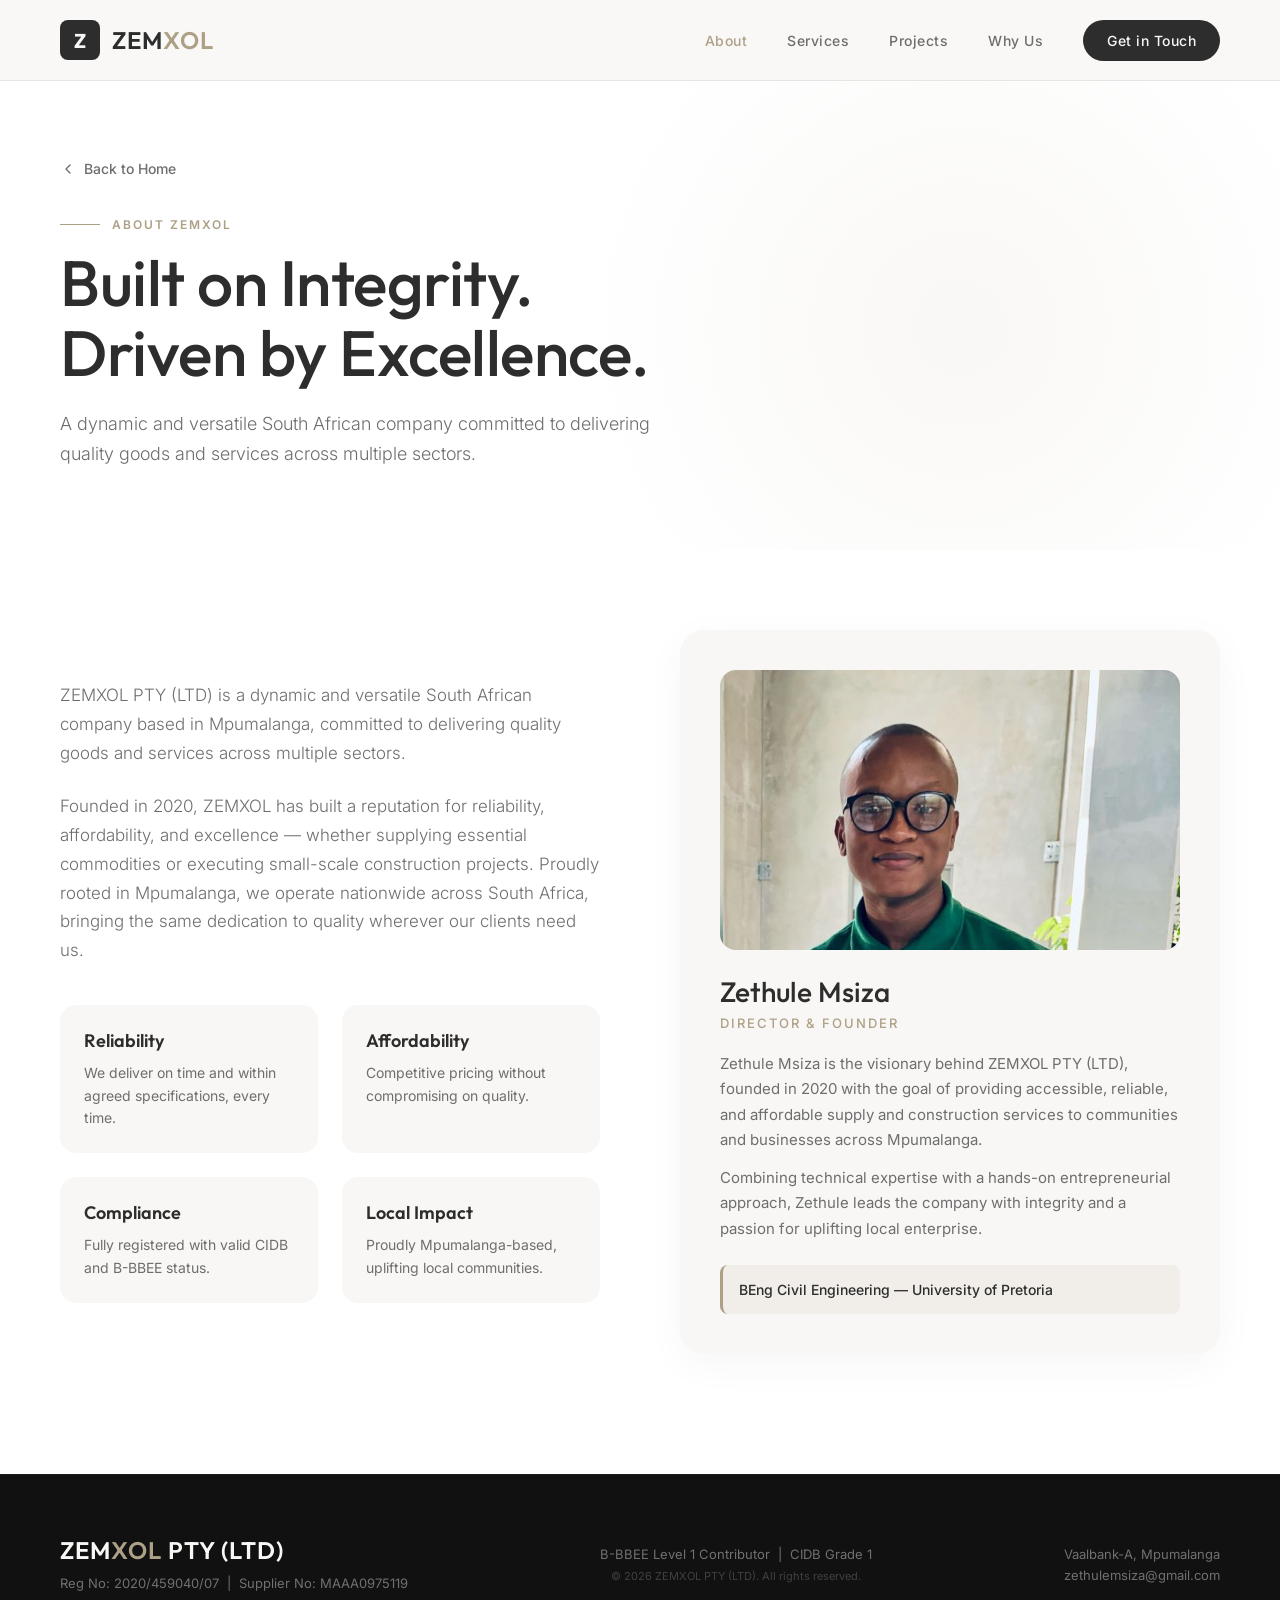
==== about.html @ 45b64ea7 "feat: move About to separate page, remove physical address, rename Trusted By to Partners & Clients," ====
<!DOCTYPE html>
<html lang="en">
<head>
<meta charset="UTF-8">
<meta name="viewport" content="width=device-width, initial-scale=1.0">
<title>About ZEMXOL PTY (LTD) | Built on Integrity, Driven by Excellence</title>
<meta name="description" content="Learn about ZEMXOL PTY (LTD) — a dynamic South African supply and construction company based in Mpumalanga, founded by Zethule Msiza in 2020.">
<link rel="stylesheet" href="style.css">
<style>
  .about-page-hero {
    background: var(--bg-secondary);
    padding: 160px 60px 80px;
    position: relative;
    overflow: hidden;
  }
  .about-page-hero .blob-bg {
    position: absolute; top: -10%; right: -5%;
    width: 60vw; height: 60vw;
    background: radial-gradient(circle, rgba(174,160,135,0.08) 0%, rgba(248,247,245,0) 70%);
    border-radius: 50%;
    pointer-events: none;
    z-index: 0;
  }
  .about-page-hero-content {
    position: relative; z-index: 1;
    max-width: 1200px; margin: 0 auto;
  }
  .about-page-hero h1 {
    font-size: clamp(36px, 5vw, 64px);
    letter-spacing: -0.5px;
    line-height: 1.1;
    margin-bottom: 20px;
  }
  .about-page-hero p {
    font-size: 18px; line-height: 1.7;
    color: var(--text-secondary);
    max-width: 640px;
    font-weight: 300;
  }
  .back-link {
    display: inline-flex; align-items: center; gap: 8px;
    color: var(--text-secondary);
    text-decoration: none;
    font-size: 14px; font-weight: 500;
    margin-bottom: 40px;
    transition: color 0.2s ease;
  }
  .back-link:hover { color: var(--accent-primary); }
  .back-link svg { width: 16px; height: 16px; }
  @media (max-width: 900px) {
    .about-page-hero { padding: 120px 24px 60px; }
  }
</style>
</head>
<body>

<!-- NAV -->
<nav>
  <a href="index.html" class="nav-logo">
    <div class="nav-logo-icon">Z</div>
    <div class="nav-logo-text">ZEM<span>XOL</span></div>
  </a>
  <ul class="nav-links">
    <li><a href="about.html" style="color: var(--accent-primary);">About</a></li>
    <li><a href="index.html#services">Services</a></li>
    <li><a href="index.html#projects">Projects</a></li>
    <li><a href="index.html#why">Why Us</a></li>
    <li><a href="index.html#contact" class="nav-cta">Get in Touch</a></li>
  </ul>
</nav>

<!-- ABOUT PAGE HERO -->
<div class="about-page-hero">
  <div class="blob-bg"></div>
  <div class="about-page-hero-content">
    <a href="index.html" class="back-link">
      <svg viewBox="0 0 24 24" fill="none" stroke="currentColor" stroke-width="2" stroke-linecap="round" stroke-linejoin="round"><polyline points="15 18 9 12 15 6"></polyline></svg>
      Back to Home
    </a>
    <div class="section-label">About ZEMXOL</div>
    <h1>Built on Integrity.<br>Driven by Excellence.</h1>
    <p>A dynamic and versatile South African company committed to delivering quality goods and services across multiple sectors.</p>
  </div>
</div>

<!-- ABOUT CONTENT -->
<section class="about" id="about" style="padding-top: 80px;">
  <div class="about-grid">
    <div class="about-text">
      <p>ZEMXOL PTY (LTD) is a dynamic and versatile South African company based in Mpumalanga, committed to delivering quality goods and services across multiple sectors.</p>
      <p>Founded in 2020, ZEMXOL has built a reputation for reliability, affordability, and excellence — whether supplying essential commodities or executing small-scale construction projects. Proudly rooted in Mpumalanga, we operate nationwide across South Africa, bringing the same dedication to quality wherever our clients need us.</p>
      <div class="about-pillars">
        <div class="pillar">
          <div class="pillar-title">Reliability</div>
          <div class="pillar-text">We deliver on time and within agreed specifications, every time.</div>
        </div>
        <div class="pillar">
          <div class="pillar-title">Affordability</div>
          <div class="pillar-text">Competitive pricing without compromising on quality.</div>
        </div>
        <div class="pillar">
          <div class="pillar-title">Compliance</div>
          <div class="pillar-text">Fully registered with valid CIDB and B-BBEE status.</div>
        </div>
        <div class="pillar">
          <div class="pillar-title">Local Impact</div>
          <div class="pillar-text">Proudly Mpumalanga-based, uplifting local communities.</div>
        </div>
      </div>
    </div>
    <div class="about-image-block">
      <div class="about-image-frame">
        <img src="assets/images/founder_1.jpeg" alt="Zethule Msiza - Director &amp; Founder" style="width:100%; height:280px; object-fit:cover; object-position:top center; display:block; margin-bottom:24px;">
        <div class="founder-name">Zethule Msiza</div>
        <div class="founder-title">Director &amp; Founder</div>
        <p class="founder-bio">Zethule Msiza is the visionary behind ZEMXOL PTY (LTD), founded in 2020 with the goal of providing accessible, reliable, and affordable supply and construction services to communities and businesses across Mpumalanga.</p>
        <p class="founder-bio" style="margin-top:12px;">Combining technical expertise with a hands-on entrepreneurial approach, Zethule leads the company with integrity and a passion for uplifting local enterprise.</p>
        <div class="founder-credential">BEng Civil Engineering — University of Pretoria</div>
      </div>
    </div>
  </div>
</section>

<!-- FOOTER -->
<footer>
  <div>
    <div class="footer-brand">ZEM<span>XOL</span> PTY (LTD)</div>
    <div class="footer-reg">Reg No: 2020/459040/07 &nbsp;|&nbsp; Supplier No: MAAA0975119</div>
  </div>
  <div class="footer-mid">
    B-BBEE Level 1 Contributor &nbsp;|&nbsp; CIDB Grade 1<br>
    <span style="font-size:11px; color:rgba(255,255,255,0.2);">© 2026 ZEMXOL PTY (LTD). All rights reserved.</span>
  </div>
  <div class="footer-right">
    Vaalbank-A, Mpumalanga<br>
    <a href="mailto:zethulemsiza@gmail.com" style="color:rgba(255,255,255,0.4); text-decoration:none;">zethulemsiza@gmail.com</a>
  </div>
</footer>

<script src="script.js"></script>
</body>
</html>
---- style.css ----
@import url('https://fonts.googleapis.com/css2?family=Inter:wght@300;400;500;600;700&family=Outfit:wght@300;400;500;600;700&display=swap');

:root {
  --bg-primary: #f8f7f5;     /* Soft beige/off-white */
  --bg-secondary: #ffffff;   /* Pure white */
  --bg-dark: #1e1e1e;        /* Dark grey/black for contrast sections */
  --bg-darker: #151515;      /* Darker background for footer */
  --text-primary: #2d2d2d;   /* Deep charcoal for text */
  --text-secondary: #6e6e6e; /* Muted grey for subtext */
  --accent-primary: #aea087; /* Sophisticated beige/gold */
  --accent-dark: #8c7e66;    /* Darker beige/gold */
  --border-light: rgba(0, 0, 0, 0.08);
  --border-dark: rgba(255, 255, 255, 0.1);
  --shadow-soft: 0 10px 40px rgba(0, 0, 0, 0.04);
  --shadow-hover: 0 20px 40px rgba(0, 0, 0, 0.08);
  --border-radius-sm: 8px;
  --border-radius-md: 16px;
  --border-radius-lg: 24px;
}

*, *::before, *::after { box-sizing: border-box; margin: 0; padding: 0; }

html { scroll-behavior: smooth; }

body {
  font-family: 'Inter', sans-serif;
  background-color: var(--bg-primary);
  color: var(--text-primary);
  overflow-x: hidden;
  -webkit-font-smoothing: antialiased;
}

h1, h2, h3, h4, h5, h6 {
  font-family: 'Outfit', sans-serif;
  font-weight: 500;
}

/* NAV */
nav {
  position: fixed; top: 0; left: 0; right: 0; z-index: 100;
  display: flex; align-items: center; justify-content: space-between;
  padding: 20px 60px;
  background: rgba(248, 247, 245, 0.85);
  backdrop-filter: blur(12px);
  -webkit-backdrop-filter: blur(12px);
  border-bottom: 1px solid var(--border-light);
  transition: all 0.3s ease;
}

.nav-logo {
  display: flex; align-items: center; gap: 12px;
  text-decoration: none;
}
.nav-logo-icon {
  width: 40px; height: 40px;
  background: var(--text-primary);
  border-radius: 8px;
  display: flex; align-items: center; justify-content: center;
  font-family: 'Outfit', sans-serif;
  font-size: 20px; color: var(--bg-primary);
  font-weight: 700;
}
.nav-logo-text {
  font-family: 'Outfit', sans-serif;
  font-size: 24px; font-weight: 600; letter-spacing: 1px;
  color: var(--text-primary);
}
.nav-logo-text span { color: var(--accent-primary); }

.nav-links { display: flex; gap: 40px; list-style: none; align-items: center; }
.nav-links a {
  font-family: 'Inter', sans-serif;
  font-size: 14px; font-weight: 500; letter-spacing: 0.5px;
  color: var(--text-secondary); text-decoration: none;
  transition: color 0.3s ease;
}
.nav-links a:hover { color: var(--text-primary); }
.nav-cta {
  background: var(--text-primary);
  color: var(--bg-primary) !important;
  padding: 12px 24px;
  border-radius: 30px;
  transition: transform 0.3s ease, background 0.3s ease;
}
.nav-cta:hover { background: var(--accent-primary); transform: translateY(-2px); }

/* HERO */
.hero {
  min-height: 100vh;
  background: var(--bg-primary);
  position: relative;
  display: flex;
  flex-direction: column;
  justify-content: center;
  overflow: hidden;
  padding: 140px 60px 60px;
}
.hero-content {
  position: relative; z-index: 1;
  max-width: 800px;
  display: flex;
  flex-direction: column;
  justify-content: center;
}
.hero-badge {
  display: inline-flex; align-items: center; gap: 10px;
  background: rgba(174, 160, 135, 0.15);
  border: 1px solid rgba(174, 160, 135, 0.4);
  padding: 8px 16px;
  border-radius: 30px;
  font-family: 'Inter', sans-serif;
  font-size: 13px; font-weight: 500; letter-spacing: 1px;
  color: var(--accent-dark);
  margin-bottom: 30px;
  align-self: flex-start;
  animation: fadeUp 0.8s ease backwards;
}
.hero-badge::before {
  content: '';
  width: 6px; height: 6px;
  background: var(--accent-primary);
  border-radius: 50%;
}
.hero-title {
  font-size: clamp(48px, 6vw, 84px);
  line-height: 1.05;
  color: var(--text-primary);
  letter-spacing: -1px;
  margin-bottom: 24px;
  animation: fadeUp 0.8s 0.1s ease backwards;
}
.hero-title span { color: var(--accent-primary); }
.hero-sub {
  font-size: 18px; line-height: 1.6;
  color: var(--text-secondary);
  max-width: 600px;
  margin-bottom: 40px;
  font-weight: 300;
  animation: fadeUp 0.8s 0.2s ease backwards;
}
.hero-actions {
  display: flex; gap: 20px; flex-wrap: wrap;
  animation: fadeUp 0.8s 0.3s ease backwards;
}
.btn-primary {
  background: var(--text-primary);
  color: var(--bg-primary);
  padding: 16px 32px;
  border-radius: 30px;
  font-family: 'Inter', sans-serif;
  font-size: 15px; font-weight: 500;
  text-decoration: none;
  transition: all 0.3s ease;
  display: inline-flex; align-items: center; justify-content: center;
}
.btn-primary:hover { background: var(--accent-primary); transform: translateY(-3px); box-shadow: 0 10px 20px rgba(174, 160, 135, 0.2); }
.btn-outline {
  border: 1px solid var(--border-light);
  background: var(--bg-secondary);
  color: var(--text-primary);
  padding: 16px 32px;
  border-radius: 30px;
  font-family: 'Inter', sans-serif;
  font-size: 15px; font-weight: 500;
  text-decoration: none;
  transition: all 0.3s ease;
  display: inline-flex; align-items: center; justify-content: center;
}
.btn-outline:hover { border-color: var(--text-primary); transform: translateY(-3px); box-shadow: var(--shadow-soft); }

.hero-stats {
  position: relative; z-index: 1;
  display: flex;
  flex-wrap: wrap;
  gap: 40px;
  border-top: 1px solid var(--border-light);
  padding-top: 40px;
  margin-top: 50px;
  animation: fadeUp 0.8s 0.4s ease backwards;
}
.hero-stat {
  display: flex; flex-direction: column; gap: 8px;
}
.hero-stat-num {
  font-family: 'Outfit', sans-serif;
  font-size: 36px; font-weight: 500; color: var(--text-primary);
  line-height: 1;
}
.hero-stat-label {
  font-size: 12px; font-weight: 500; text-transform: uppercase; letter-spacing: 1px;
  color: var(--text-secondary);
}

/* DECORATIVE ELEMENTS */
.blob-1 {
  position: absolute; top: -10%; right: -5%;
  width: 60vw; height: 60vw;
  background: radial-gradient(circle, rgba(174,160,135,0.08) 0%, rgba(248,247,245,0) 70%);
  border-radius: 50%;
  pointer-events: none;
  z-index: 0;
}
.blob-2 {
  position: absolute; bottom: -20%; left: -10%;
  width: 50vw; height: 50vw;
  background: radial-gradient(circle, rgba(174,160,135,0.06) 0%, rgba(248,247,245,0) 70%);
  border-radius: 50%;
  pointer-events: none;
  z-index: 0;
}

/* BBEE STRIP */
.bbee-strip {
  background: var(--bg-dark);
  padding: 20px 60px;
  display: flex; align-items: center; justify-content: center; gap: 60px;
  flex-wrap: wrap;
}
.bbee-item {
  font-family: 'Inter', sans-serif;
  font-size: 13px; font-weight: 500; letter-spacing: 1px; text-transform: uppercase;
  color: var(--bg-primary);
  display: flex; align-items: center; gap: 10px;
}
.bbee-item svg {
  width: 18px; height: 18px;
  fill: var(--accent-primary);
}

/* SECTIONS */
section { padding: 120px 60px; }

.section-label {
  font-family: 'Inter', sans-serif;
  font-size: 12px; font-weight: 600; letter-spacing: 2px; text-transform: uppercase;
  color: var(--accent-primary);
  margin-bottom: 16px;
  display: flex; align-items: center; gap: 12px;
}
.section-label::before {
  content: '';
  width: 40px; height: 1px;
  background: var(--accent-primary);
  flex-shrink: 0;
}
.section-title {
  font-size: clamp(36px, 4vw, 56px);
  letter-spacing: -0.5px;
  line-height: 1.1;
  margin-bottom: 24px;
}

/* ABOUT */
.about { background: var(--bg-secondary); }
.about-grid {
  display: grid;
  grid-template-columns: 1fr 1fr;
  gap: 80px;
  align-items: center;
  max-width: 1200px; margin: 0 auto;
}
.about-text p {
  font-size: 17px; line-height: 1.7; color: var(--text-secondary);
  margin-bottom: 24px; font-weight: 300;
}
.about-image-block {
  position: relative;
}
.about-image-frame {
  background: var(--bg-primary);
  border-radius: var(--border-radius-lg);
  padding: 40px;
  position: relative;
  box-shadow: var(--shadow-soft);
}
.about-image-frame img {
  border-radius: var(--border-radius-md);
  margin-bottom: 24px;
}
.founder-name {
  font-family: 'Outfit', sans-serif;
  font-size: 28px; font-weight: 500; color: var(--text-primary);
  margin-bottom: 6px;
}
.founder-title {
  font-size: 13px; font-weight: 500; letter-spacing: 2px; text-transform: uppercase;
  color: var(--accent-primary); margin-bottom: 20px;
}
.founder-bio {
  font-size: 15px; line-height: 1.7; color: var(--text-secondary);
}
.founder-credential {
  margin-top: 24px;
  padding: 16px;
  background: rgba(174, 160, 135, 0.1);
  border-radius: var(--border-radius-sm);
  border-left: 3px solid var(--accent-primary);
  font-size: 14px; font-weight: 500; color: var(--text-primary);
}
.about-pillars {
  margin-top: 40px;
  display: grid; grid-template-columns: 1fr 1fr; gap: 24px;
}
.pillar {
  padding: 24px;
  background: var(--bg-primary);
  border-radius: var(--border-radius-md);
  transition: transform 0.3s ease, box-shadow 0.3s ease;
}
.pillar:hover {
  transform: translateY(-5px);
  box-shadow: var(--shadow-hover);
}
.pillar-title {
  font-family: 'Outfit', sans-serif;
  font-size: 18px; font-weight: 600; color: var(--text-primary);
  margin-bottom: 10px;
}
.pillar-text { font-size: 14px; color: var(--text-secondary); line-height: 1.6; }

/* SERVICES */
.services { background: var(--bg-primary); }
.services-grid {
  display: grid;
  grid-template-columns: repeat(auto-fit, minmax(280px, 1fr));
  gap: 24px;
  margin-top: 50px;
}
.service-card {
  background: var(--bg-secondary);
  border-radius: var(--border-radius-lg);
  padding: 40px 32px;
  position: relative;
  transition: all 0.4s ease;
  box-shadow: var(--shadow-soft);
  display: flex; flex-direction: column;
}
.service-card:hover { 
  transform: translateY(-8px); 
  box-shadow: var(--shadow-hover);
}
.service-icon-wrap {
  width: 56px; height: 56px;
  background: rgba(174, 160, 135, 0.1);
  border-radius: var(--border-radius-md);
  display: flex; align-items: center; justify-content: center;
  margin-bottom: 24px;
  color: var(--accent-primary);
}
.service-icon-wrap svg {
  width: 28px; height: 28px;
}
.service-num {
  position: absolute; top: 32px; right: 32px;
  font-family: 'Outfit', sans-serif; font-weight: 300;
  font-size: 48px; color: rgba(0,0,0,0.03);
  line-height: 1;
}
.service-name {
  font-family: 'Outfit', sans-serif;
  font-size: 22px; font-weight: 500;
  color: var(--text-primary);
  margin-bottom: 16px;
}
.service-desc {
  font-size: 15px; line-height: 1.6;
  color: var(--text-secondary);
  flex-grow: 1;
}
.service-tags {
  margin-top: 24px;
  display: flex; flex-wrap: wrap; gap: 8px;
}
.tag {
  font-size: 11px; font-weight: 500; letter-spacing: 0.5px; text-transform: uppercase;
  color: var(--accent-dark); background: rgba(174, 160, 135, 0.08);
  padding: 6px 12px; border-radius: 20px;
}

/* PAST PROJECTS */
.projects { background: var(--bg-dark); color: var(--bg-primary); }
.projects .section-title { color: var(--bg-primary); }
.projects-grid {
  display: grid;
  grid-template-columns: repeat(auto-fit, minmax(320px, 1fr));
  gap: 32px;
  margin-top: 50px;
}
.project-card {
  background: var(--bg-darker);
  border: 1px solid var(--border-dark);
  border-radius: var(--border-radius-lg);
  padding: 40px;
  transition: all 0.3s ease;
}
.project-card:hover {
  border-color: var(--accent-primary);
  transform: translateY(-5px);
}
.project-year {
  display: inline-block;
  font-size: 13px; font-weight: 600; letter-spacing: 1px;
  color: var(--accent-primary);
  margin-bottom: 16px;
}
.project-client {
  font-family: 'Outfit', sans-serif;
  font-size: 24px; font-weight: 500; color: var(--bg-primary);
  margin-bottom: 12px;
}
.project-desc {
  font-size: 15px; line-height: 1.6; color: rgba(255,255,255,0.7);
}

/* WHY US */
.why { background: var(--bg-secondary); }
.why-grid {
  display: grid;
  grid-template-columns: 1fr 1.5fr;
  gap: 100px;
  align-items: start;
  max-width: 1200px; margin: 0 auto;
}
.why-sticky { position: sticky; top: 120px; }
.why-lead {
  font-size: 18px; line-height: 1.6; color: var(--text-secondary); font-weight: 300;
  margin-top: 24px;
}
.why-list { list-style: none; display: flex; flex-direction: column; gap: 24px; }
.why-item {
  padding: 32px;
  background: var(--bg-primary);
  border-radius: var(--border-radius-lg);
  display: grid;
  grid-template-columns: 48px 1fr;
  gap: 24px;
  align-items: start;
  transition: transform 0.3s ease, box-shadow 0.3s ease;
}
.why-item:hover { transform: translateX(10px); box-shadow: var(--shadow-soft); }
.why-icon {
  width: 48px; height: 48px;
  background: var(--text-primary);
  border-radius: 12px;
  display: flex; align-items: center; justify-content: center;
  color: var(--bg-primary);
}
.why-icon svg { width: 24px; height: 24px; }
.why-item-title {
  font-family: 'Outfit', sans-serif;
  font-size: 20px; font-weight: 500; color: var(--text-primary);
  margin-bottom: 8px;
}
.why-item-text { font-size: 15px; line-height: 1.6; color: var(--text-secondary); }

/* CLIENTS */
.clients { background: var(--bg-primary); padding: 80px 60px; text-align: center; }
.clients .section-label { justify-content: center; margin-bottom: 30px; }
.clients .section-label::before { display: none; }
.clients-grid {
  display: flex; flex-wrap: wrap; justify-content: center; align-items: center; gap: 60px;
  max-width: 1000px; margin: 0 auto;
}
.client-logo {
  filter: grayscale(100%);
  opacity: 0.6;
  transition: all 0.3s ease;
  display: flex; align-items: center; justify-content: center;
}
.client-logo:hover {
  filter: grayscale(0%);
  opacity: 1;
}
.client-logo img {
  max-width: 180px;
  height: auto;
  max-height: 80px;
  object-fit: contain;
}

/* CONTACT */
.contact { background: var(--bg-dark); }
.contact .section-title { color: var(--bg-primary); }
.contact-grid {
  display: grid;
  grid-template-columns: 1fr 1fr;
  gap: 80px;
  margin-top: 50px;
  max-width: 1200px; margin: 0 auto;
}
.contact-info-block {
  display: flex; flex-direction: column; gap: 32px;
}
.contact-row {
  display: flex; gap: 20px; align-items: flex-start;
}
.contact-ico {
  width: 48px; height: 48px;
  background: rgba(255,255,255,0.05);
  border-radius: 12px;
  display: flex; align-items: center; justify-content: center;
  color: var(--accent-primary);
}
.contact-ico svg { width: 20px; height: 20px; }
.contact-row-label {
  font-size: 12px; font-weight: 500; letter-spacing: 1px; text-transform: uppercase;
  color: rgba(255,255,255,0.4); margin-bottom: 6px;
}
.contact-row-val {
  font-size: 16px; color: var(--bg-primary); line-height: 1.5;
}
.contact-row-val a { color: var(--bg-primary); text-decoration: none; transition: color 0.2s; }
.contact-row-val a:hover { color: var(--accent-primary); }
.contact-form {
  background: var(--bg-darker);
  padding: 40px;
  border-radius: var(--border-radius-lg);
  display: flex; flex-direction: column; gap: 20px;
  border: 1px solid var(--border-dark);
}
.form-row { display: grid; grid-template-columns: 1fr 1fr; gap: 20px; }
.form-group { display: flex; flex-direction: column; gap: 8px; }
.form-group label {
  font-size: 13px; font-weight: 500; color: rgba(255,255,255,0.7);
}
.form-group input,
.form-group textarea,
.form-group select {
  background: rgba(255,255,255,0.03);
  border: 1px solid rgba(255,255,255,0.1);
  border-radius: var(--border-radius-sm);
  padding: 16px;
  font-family: 'Inter', sans-serif;
  font-size: 15px; color: var(--bg-primary);
  outline: none;
  transition: all 0.3s ease;
  resize: none;
}
.form-group input:focus,
.form-group textarea:focus,
.form-group select:focus { 
  border-color: var(--accent-primary); 
  background: rgba(255,255,255,0.05);
}
.form-group select option { background: var(--bg-dark); }
.form-group textarea { height: 140px; }
.btn-submit {
  background: var(--accent-primary);
  color: var(--bg-primary);
  padding: 16px 32px;
  border-radius: 30px;
  font-family: 'Inter', sans-serif;
  font-size: 15px; font-weight: 600; border: none; cursor: pointer;
  transition: all 0.3s ease;
  align-self: flex-start;
  margin-top: 10px;
}
.btn-submit:hover { background: var(--accent-dark); transform: translateY(-2px); }

/* FOOTER */
footer {
  background: #111111;
  padding: 60px;
  display: flex; align-items: center; justify-content: space-between;
  flex-wrap: wrap; gap: 30px;
  border-top: 1px solid rgba(255,255,255,0.05);
}
.footer-brand {
  font-family: 'Outfit', sans-serif;
  font-size: 24px; font-weight: 600; color: var(--bg-primary); letter-spacing: 1px;
}
.footer-brand span { color: var(--accent-primary); }
.footer-reg {
  font-size: 13px; color: rgba(255,255,255,0.4);
  margin-top: 8px; line-height: 1.6;
}
.footer-mid {
  text-align: center;
  font-size: 13px; color: rgba(255,255,255,0.4);
  line-height: 1.6;
}
.footer-right {
  text-align: right;
  font-size: 13px; color: rgba(255,255,255,0.4);
  line-height: 1.6;
}

/* ANIMATIONS */
@keyframes fadeUp {
  from { opacity: 0; transform: translateY(20px); }
  to { opacity: 1; transform: translateY(0); }
}

/* MOBILE */
@media (max-width: 900px) {
  nav { padding: 16px 24px; }
  .nav-links { display: none; }
  section { padding: 80px 24px; }
  .hero { padding: 120px 24px 60px; min-height: auto; }
  .hero-title { font-size: 40px; }
  .hero-stats { gap: 24px; }
  .about-grid, .why-grid, .contact-grid { grid-template-columns: 1fr; gap: 50px; }
  .why-sticky { position: static; }
  .form-row { grid-template-columns: 1fr; }
  .bbee-strip { padding: 20px 24px; gap: 20px; justify-content: flex-start; }
  footer { flex-direction: column; text-align: left; padding: 40px 24px; align-items: flex-start; }
  .footer-mid { text-align: left; }
  .footer-right { text-align: left; }
}
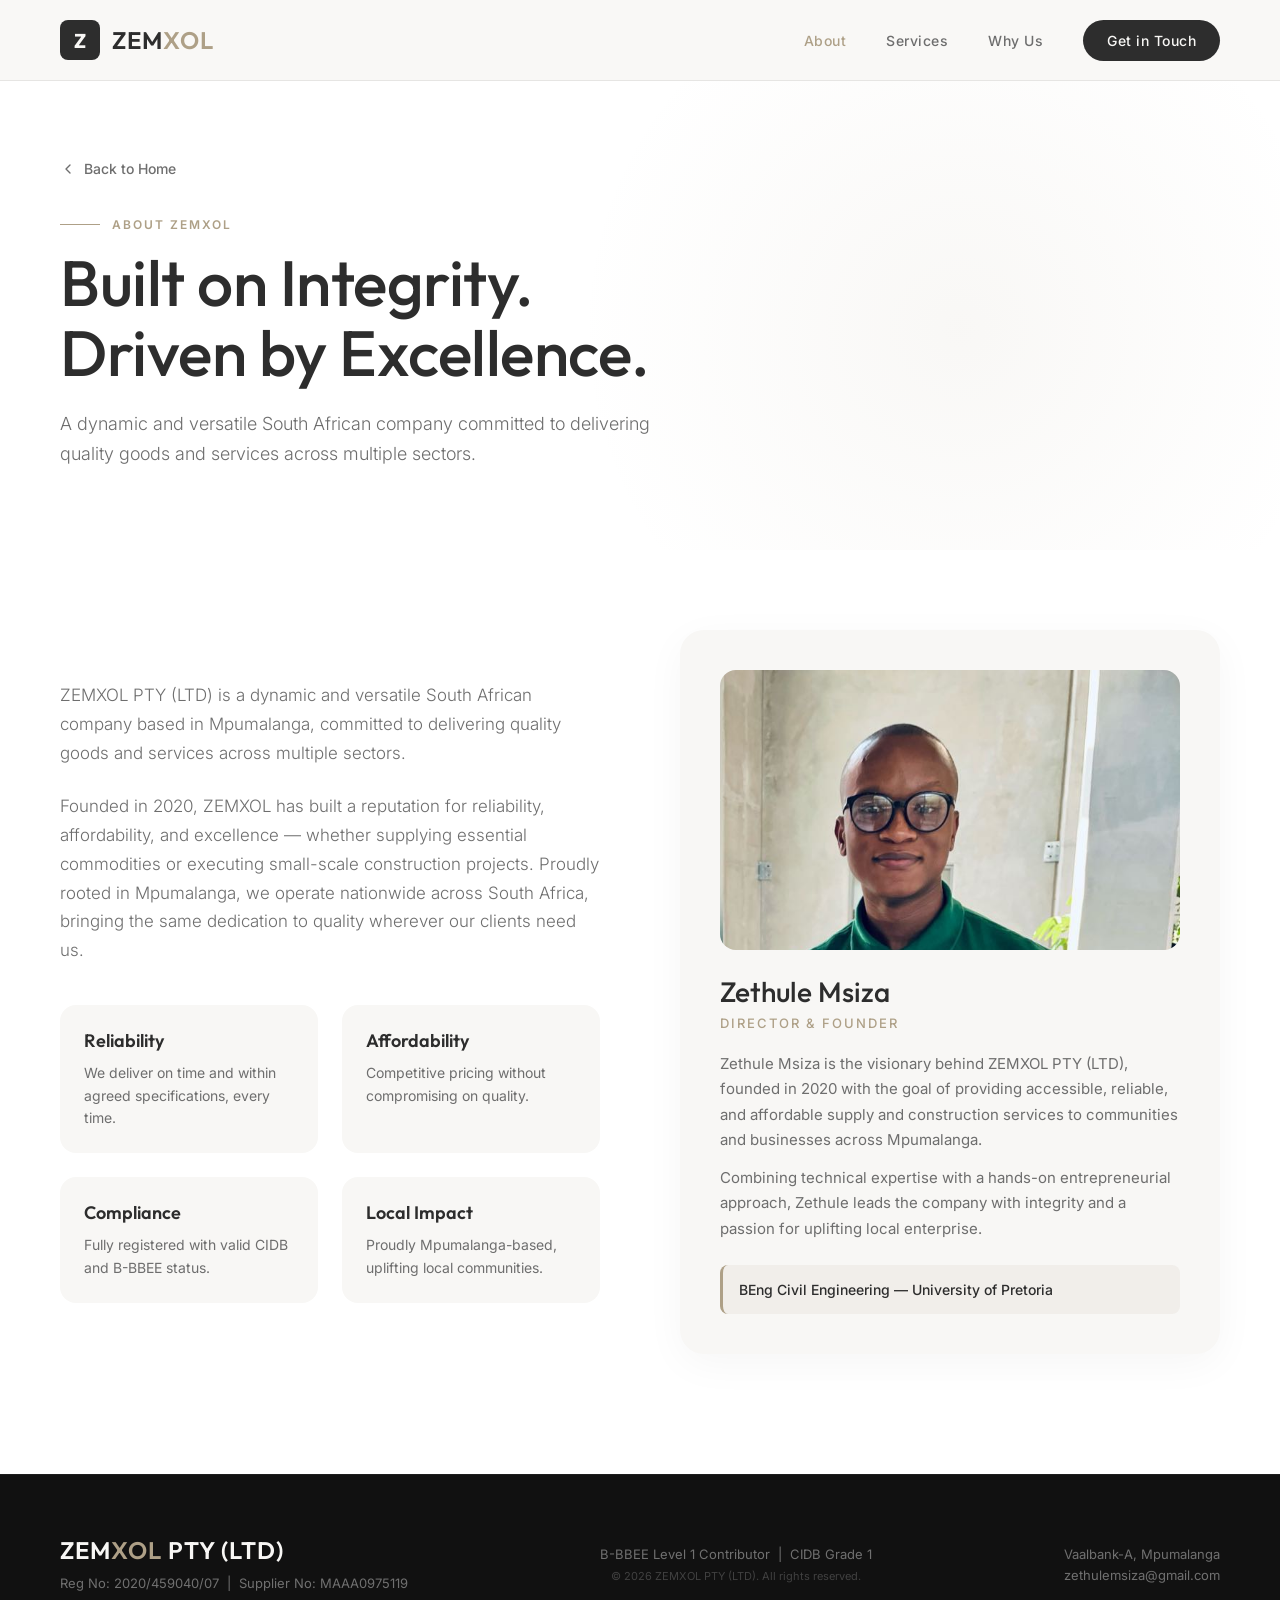
==== commit 62c9ce72: "feat: remove past projects section and upgrade partners section design with micro-animations & glowi" ====
--- a/about.html
+++ b/about.html
@@ -63,7 +63,6 @@
   <ul class="nav-links">
     <li><a href="about.html" style="color: var(--accent-primary);">About</a></li>
     <li><a href="index.html#services">Services</a></li>
-    <li><a href="index.html#projects">Projects</a></li>
     <li><a href="index.html#why">Why Us</a></li>
     <li><a href="index.html#contact" class="nav-cta">Get in Touch</a></li>
   </ul>
--- a/style.css
+++ b/style.css
@@ -454,28 +454,91 @@
 .why-item-text { font-size: 15px; line-height: 1.6; color: var(--text-secondary); }
 
 /* CLIENTS */
-.clients { background: var(--bg-primary); padding: 80px 60px; text-align: center; }
-.clients .section-label { justify-content: center; margin-bottom: 30px; }
+.clients {
+  background: linear-gradient(180deg, var(--bg-primary) 0%, var(--bg-secondary) 100%);
+  padding: 120px 60px;
+  text-align: center;
+  position: relative;
+  overflow: hidden;
+}
+.clients .section-label { justify-content: center; margin-bottom: 20px; }
 .clients .section-label::before { display: none; }
+.clients .section-title {
+  max-width: 800px;
+  margin: 0 auto 50px;
+  font-size: clamp(32px, 3.5vw, 48px);
+  line-height: 1.2;
+}
+
+.clients-glow-blob {
+  position: absolute;
+  top: 55%;
+  left: 50%;
+  transform: translate(-50%, -50%);
+  width: 70vw;
+  height: 400px;
+  background: radial-gradient(circle, rgba(174, 160, 135, 0.12) 0%, rgba(248, 247, 245, 0) 70%);
+  border-radius: 50%;
+  pointer-events: none;
+  z-index: 0;
+  filter: blur(50px);
+}
+
 .clients-grid {
-  display: flex; flex-wrap: wrap; justify-content: center; align-items: center; gap: 60px;
-  max-width: 1000px; margin: 0 auto;
-}
+  display: flex;
+  flex-wrap: wrap;
+  justify-content: center;
+  align-items: center;
+  gap: 30px;
+  max-width: 1200px;
+  margin: 0 auto;
+  position: relative;
+  z-index: 1;
+}
+
 .client-logo {
+  background: var(--bg-secondary);
+  border: 1px solid var(--border-light);
+  border-radius: var(--border-radius-md);
+  padding: 30px 45px;
+  box-shadow: 0 10px 30px rgba(0, 0, 0, 0.02);
+  transition: all 0.5s cubic-bezier(0.16, 1, 0.3, 1);
+  display: flex;
+  align-items: center;
+  justify-content: center;
   filter: grayscale(100%);
-  opacity: 0.6;
-  transition: all 0.3s ease;
-  display: flex; align-items: center; justify-content: center;
-}
+  opacity: 0.7;
+  cursor: pointer;
+  
+  /* Creative float animation */
+  animation: float-logo 5s ease-in-out infinite;
+}
+
+.client-logo:nth-child(1) { animation-delay: 0s; animation-duration: 5s; }
+.client-logo:nth-child(2) { animation-delay: 0.8s; animation-duration: 5.5s; }
+.client-logo:nth-child(3) { animation-delay: 0.3s; animation-duration: 4.8s; }
+.client-logo:nth-child(4) { animation-delay: 1.2s; animation-duration: 6s; }
+.client-logo:nth-child(5) { animation-delay: 0.5s; animation-duration: 5.2s; }
+
+@keyframes float-logo {
+  0%, 100% { transform: translateY(0px) rotate(0deg); }
+  50% { transform: translateY(-8px) rotate(0.5deg); }
+}
+
 .client-logo:hover {
   filter: grayscale(0%);
   opacity: 1;
-}
+  transform: translateY(-15px) scale(1.08) rotate(0deg) !important;
+  box-shadow: 0 20px 40px rgba(174, 160, 135, 0.18);
+  border-color: var(--accent-primary);
+}
+
 .client-logo img {
-  max-width: 180px;
+  max-width: 220px;
   height: auto;
-  max-height: 80px;
+  max-height: 90px;
   object-fit: contain;
+  transition: all 0.4s ease;
 }
 
 /* CONTACT */
@@ -606,4 +669,13 @@
   footer { flex-direction: column; text-align: left; padding: 40px 24px; align-items: flex-start; }
   .footer-mid { text-align: left; }
   .footer-right { text-align: left; }
+  .clients { padding: 60px 24px; }
+  .client-logo {
+    padding: 20px 30px;
+    animation: none !important;
+  }
+  .client-logo img {
+    max-width: 150px;
+    max-height: 60px;
+  }
 }
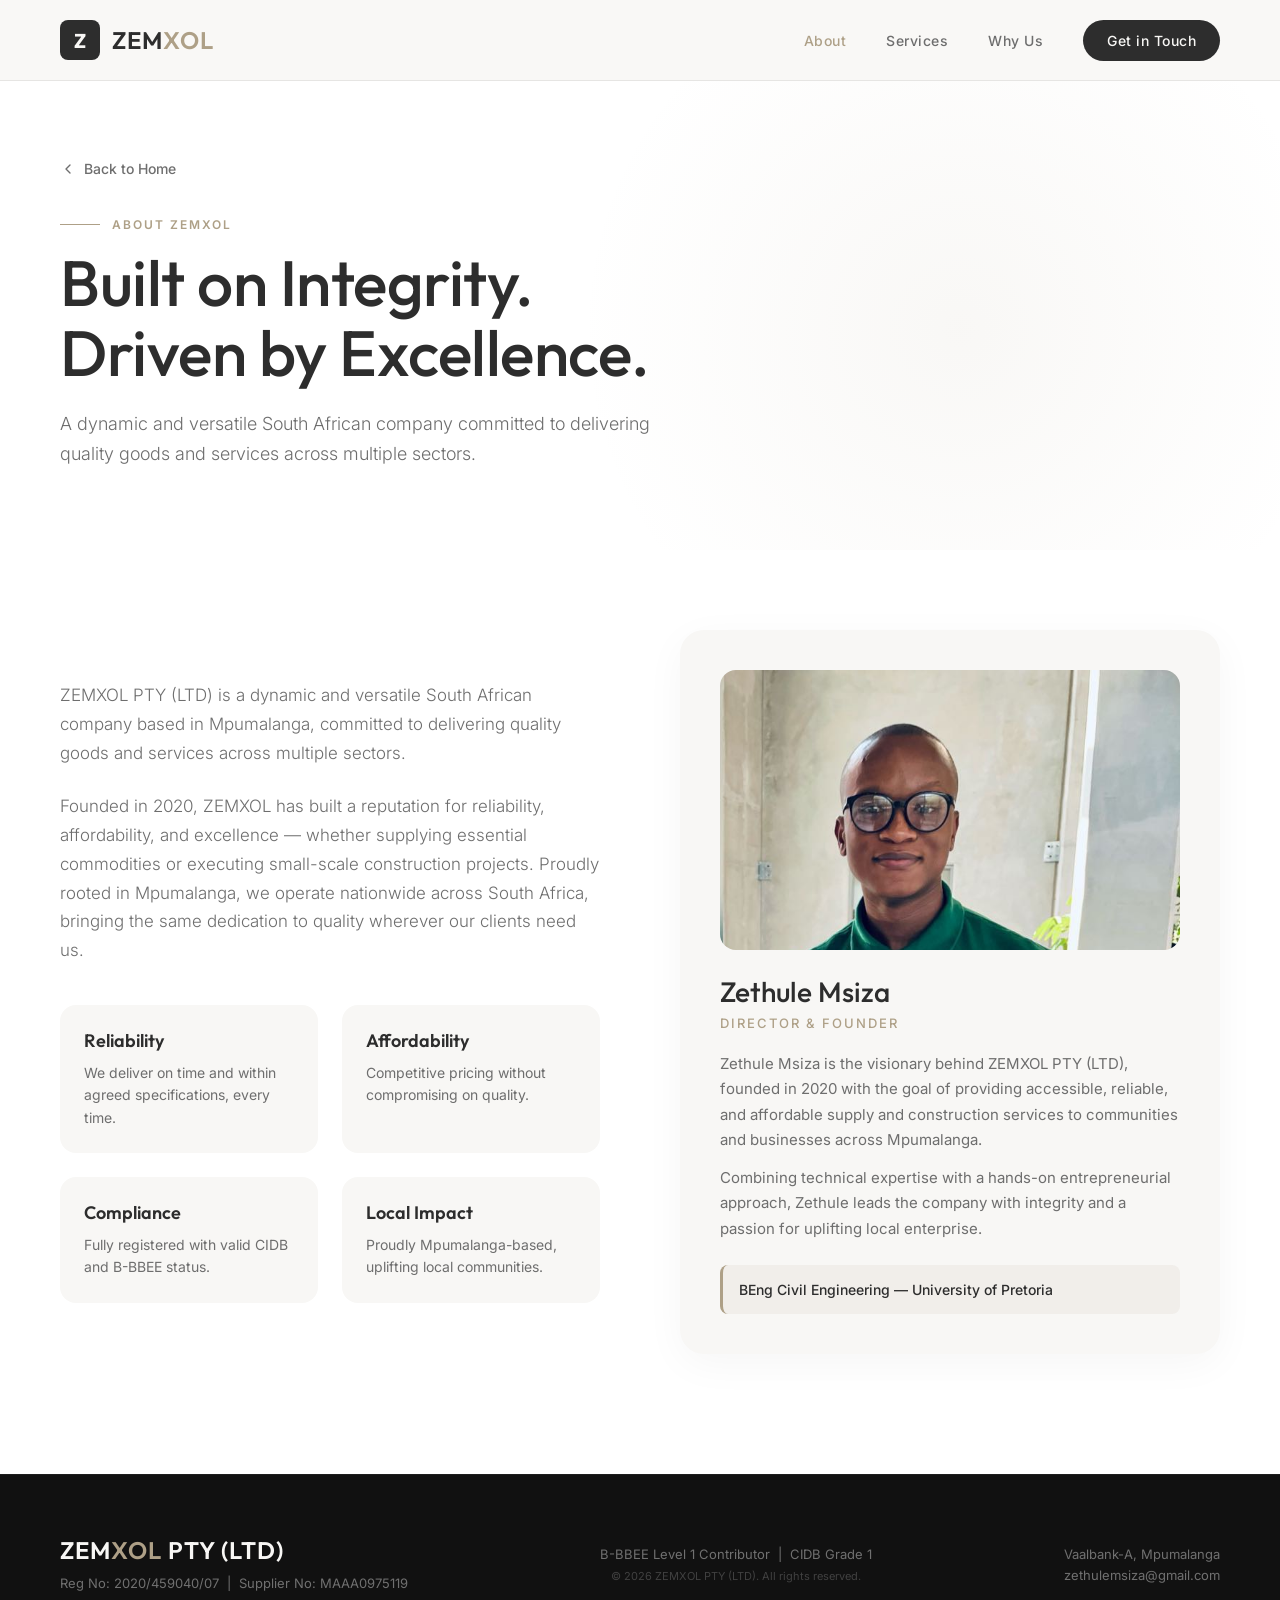
==== commit 1b7a6a9d: "feat: make website super mobile friendly with full hamburger menu drawer and GPU scrolling performan" ====
--- a/about.html
+++ b/about.html
@@ -66,7 +66,25 @@
     <li><a href="index.html#why">Why Us</a></li>
     <li><a href="index.html#contact" class="nav-cta">Get in Touch</a></li>
   </ul>
+  <button class="mobile-menu-btn" aria-label="Toggle Menu">
+    <span></span>
+    <span></span>
+    <span></span>
+  </button>
 </nav>
+
+<!-- MOBILE NAVIGATION DRAWER -->
+<div class="mobile-nav-overlay">
+  <div class="mobile-nav-drawer">
+    <button class="mobile-menu-close" aria-label="Close Menu">&times;</button>
+    <ul class="mobile-nav-links">
+      <li><a href="about.html" style="color: var(--accent-primary);">About</a></li>
+      <li><a href="index.html#services">Services</a></li>
+      <li><a href="index.html#why">Why Us</a></li>
+      <li><a href="index.html#contact" class="nav-cta">Get in Touch</a></li>
+    </ul>
+  </div>
+</div>
 
 <!-- ABOUT PAGE HERO -->
 <div class="about-page-hero">
--- a/style.css
+++ b/style.css
@@ -90,17 +90,170 @@
   background: var(--bg-primary);
   position: relative;
   display: flex;
-  flex-direction: column;
+  align-items: center;
   justify-content: center;
   overflow: hidden;
   padding: 140px 60px 60px;
 }
 .hero-content {
   position: relative; z-index: 1;
-  max-width: 800px;
+  max-width: 1300px;
+  width: 100%;
+  display: grid;
+  grid-template-columns: 1.2fr 0.8fr;
+  gap: 60px;
+  align-items: center;
+}
+.hero-left {
   display: flex;
   flex-direction: column;
   justify-content: center;
+}
+
+/* HERO RIGHT VISUAL */
+.hero-right {
+  display: flex;
+  justify-content: center;
+  align-items: center;
+  position: relative;
+  perspective: 1000px;
+}
+
+.hero-image-card {
+  position: relative;
+  width: 100%;
+  max-width: 440px;
+  height: 520px;
+  background: rgba(255, 255, 255, 0.4);
+  border: 1px solid rgba(255, 255, 255, 0.6);
+  backdrop-filter: blur(10px);
+  -webkit-backdrop-filter: blur(10px);
+  border-radius: var(--border-radius-lg);
+  padding: 16px;
+  box-shadow: 0 30px 60px rgba(0, 0, 0, 0.05),
+              0 10px 20px rgba(174, 160, 135, 0.05);
+  transform-style: preserve-3d;
+  transition: transform 0.5s cubic-bezier(0.25, 1, 0.5, 1), box-shadow 0.5s ease;
+}
+
+.hero-image-card:hover {
+  box-shadow: 0 40px 80px rgba(174, 160, 135, 0.2);
+}
+
+.hero-img {
+  width: 100%;
+  height: 100%;
+  object-fit: cover;
+  border-radius: var(--border-radius-md);
+  transition: transform 0.8s cubic-bezier(0.25, 1, 0.5, 1);
+}
+
+.hero-image-card:hover .hero-img {
+  transform: scale(1.03);
+}
+
+/* FLOATING BADGES */
+.floating-badge {
+  position: absolute;
+  background: rgba(255, 255, 255, 0.85);
+  border: 1px solid rgba(255, 255, 255, 0.9);
+  backdrop-filter: blur(12px);
+  -webkit-backdrop-filter: blur(12px);
+  border-radius: 50px;
+  padding: 14px 22px;
+  display: flex;
+  align-items: center;
+  gap: 12px;
+  box-shadow: 0 10px 35px rgba(0, 0, 0, 0.05);
+  z-index: 2;
+  transition: all 0.4s cubic-bezier(0.25, 1, 0.5, 1);
+  transform: translate3d(0,0,0);
+}
+
+.floating-badge:hover {
+  background: var(--bg-secondary);
+  border-color: var(--accent-primary);
+  box-shadow: 0 15px 40px rgba(174, 160, 135, 0.25);
+  transform: scale(1.05) translate3d(0, -4px, 0);
+}
+
+.badge-icon {
+  font-size: 20px;
+}
+
+.badge-text {
+  font-family: 'Outfit', sans-serif;
+  font-size: 14px;
+  font-weight: 600;
+  color: var(--text-primary);
+  white-space: nowrap;
+}
+
+.badge-1 {
+  top: 15%;
+  left: -20%;
+  animation: float-badge-1 6s ease-in-out infinite;
+}
+
+.badge-2 {
+  right: -15%;
+  top: 45%;
+  animation: float-badge-2 7s ease-in-out infinite;
+}
+
+.badge-3 {
+  left: -10%;
+  bottom: 12%;
+  animation: float-badge-3 6.5s ease-in-out infinite;
+}
+
+@keyframes float-badge-1 {
+  0%, 100% { transform: translateY(0px); }
+  50% { transform: translateY(-10px); }
+}
+
+@keyframes float-badge-2 {
+  0%, 100% { transform: translateY(0px); }
+  50% { transform: translateY(12px); }
+}
+
+@keyframes float-badge-3 {
+  0%, 100% { transform: translateY(0px); }
+  50% { transform: translateY(-8px); }
+}
+
+@media (max-width: 1024px) {
+  .hero-content {
+    grid-template-columns: 1fr;
+    gap: 40px;
+  }
+  .hero-right {
+    margin-top: 50px;
+    width: 100%;
+  }
+  .hero-image-card {
+    height: 460px;
+    max-width: 380px;
+  }
+  .badge-1 { left: -10%; }
+  .badge-2 { right: -5%; }
+  .badge-3 { left: -5%; }
+}
+
+@media (max-width: 600px) {
+  .hero-image-card {
+    height: 380px;
+    max-width: 100%;
+  }
+  .floating-badge {
+    padding: 10px 16px;
+    font-size: 12px;
+  }
+  .badge-icon { font-size: 16px; }
+  .badge-text { font-size: 12px; }
+  .badge-1 { left: 2%; top: 5%; }
+  .badge-2 { right: 2%; top: 50%; }
+  .badge-3 { left: 2%; bottom: 5%; }
 }
 .hero-badge {
   display: inline-flex; align-items: center; gap: 10px;
@@ -654,17 +807,129 @@
   to { opacity: 1; transform: translateY(0); }
 }
 
+/* Mobile Menu Button */
+.mobile-menu-btn {
+  display: none;
+  background: none;
+  border: none;
+  cursor: pointer;
+  flex-direction: column;
+  gap: 5px;
+  z-index: 110;
+  padding: 8px;
+}
+.mobile-menu-btn span {
+  display: block;
+  width: 22px;
+  height: 2px;
+  background-color: var(--text-primary);
+  border-radius: 2px;
+  transition: transform 0.3s ease, opacity 0.3s ease;
+}
+
+/* Mobile Nav Overlay Drawer */
+.mobile-nav-overlay {
+  position: fixed;
+  top: 0;
+  left: 0;
+  width: 100%;
+  height: 100%;
+  background: rgba(21, 21, 21, 0.4);
+  backdrop-filter: blur(8px);
+  -webkit-backdrop-filter: blur(8px);
+  z-index: 150;
+  opacity: 0;
+  pointer-events: none;
+  transition: opacity 0.4s ease;
+}
+.mobile-nav-overlay.active {
+  opacity: 1;
+  pointer-events: auto;
+}
+.mobile-nav-drawer {
+  position: absolute;
+  top: 0;
+  right: -300px;
+  width: 280px;
+  height: 100%;
+  background: var(--bg-secondary);
+  box-shadow: -10px 0 30px rgba(0,0,0,0.05);
+  padding: 40px 30px;
+  display: flex;
+  flex-direction: column;
+  transition: right 0.4s cubic-bezier(0.16, 1, 0.3, 1);
+  z-index: 160;
+}
+.mobile-nav-overlay.active .mobile-nav-drawer {
+  right: 0;
+}
+.mobile-menu-close {
+  align-self: flex-end;
+  background: none;
+  border: none;
+  font-size: 36px;
+  color: var(--text-secondary);
+  cursor: pointer;
+  margin-bottom: 40px;
+  line-height: 1;
+  transition: color 0.2s ease;
+}
+.mobile-menu-close:hover {
+  color: var(--text-primary);
+}
+.mobile-nav-links {
+  list-style: none;
+  display: flex;
+  flex-direction: column;
+  gap: 24px;
+}
+.mobile-nav-links a {
+  font-family: 'Outfit', sans-serif;
+  font-size: 20px;
+  font-weight: 500;
+  color: var(--text-primary);
+  text-decoration: none;
+  transition: color 0.2s ease;
+}
+.mobile-nav-links a:hover {
+  color: var(--accent-primary);
+}
+.mobile-nav-links .nav-cta {
+  background: var(--text-primary);
+  color: var(--bg-primary) !important;
+  padding: 12px 24px;
+  border-radius: 30px;
+  text-align: center;
+  margin-top: 10px;
+}
+
+/* Performance enhancements for smooth scrolling */
+body {
+  -webkit-overflow-scrolling: touch;
+}
+.service-card, .why-item, .pillar, .client-logo, .hero-image-card {
+  will-change: transform, opacity;
+}
+
 /* MOBILE */
 @media (max-width: 900px) {
   nav { padding: 16px 24px; }
   .nav-links { display: none; }
-  section { padding: 80px 24px; }
-  .hero { padding: 120px 24px 60px; min-height: auto; }
-  .hero-title { font-size: 40px; }
-  .hero-stats { gap: 24px; }
+  .mobile-menu-btn { display: flex; }
+  section { padding: 60px 20px; }
+  .hero { padding: 100px 20px 40px; min-height: auto; }
+  .hero-title { font-size: 36px !important; }
+  .hero-stats { gap: 20px; margin-top: 30px; padding-top: 30px; }
+  .hero-stat-num { font-size: 28px; }
+  .hero-sub { font-size: 15px; margin-bottom: 24px; }
+  .hero-actions { gap: 12px; }
+  .btn-primary, .btn-outline { padding: 12px 24px; font-size: 14px; width: 100%; text-align: center; }
   .about-grid, .why-grid, .contact-grid { grid-template-columns: 1fr; gap: 50px; }
   .why-sticky { position: static; }
   .form-row { grid-template-columns: 1fr; }
+  .contact-form { padding: 24px; }
+  .form-group input, .form-group textarea, .form-group select { padding: 12px; font-size: 14px; }
+  .btn-submit { width: 100%; padding: 14px; text-align: center; }
   .bbee-strip { padding: 20px 24px; gap: 20px; justify-content: flex-start; }
   footer { flex-direction: column; text-align: left; padding: 40px 24px; align-items: flex-start; }
   .footer-mid { text-align: left; }
